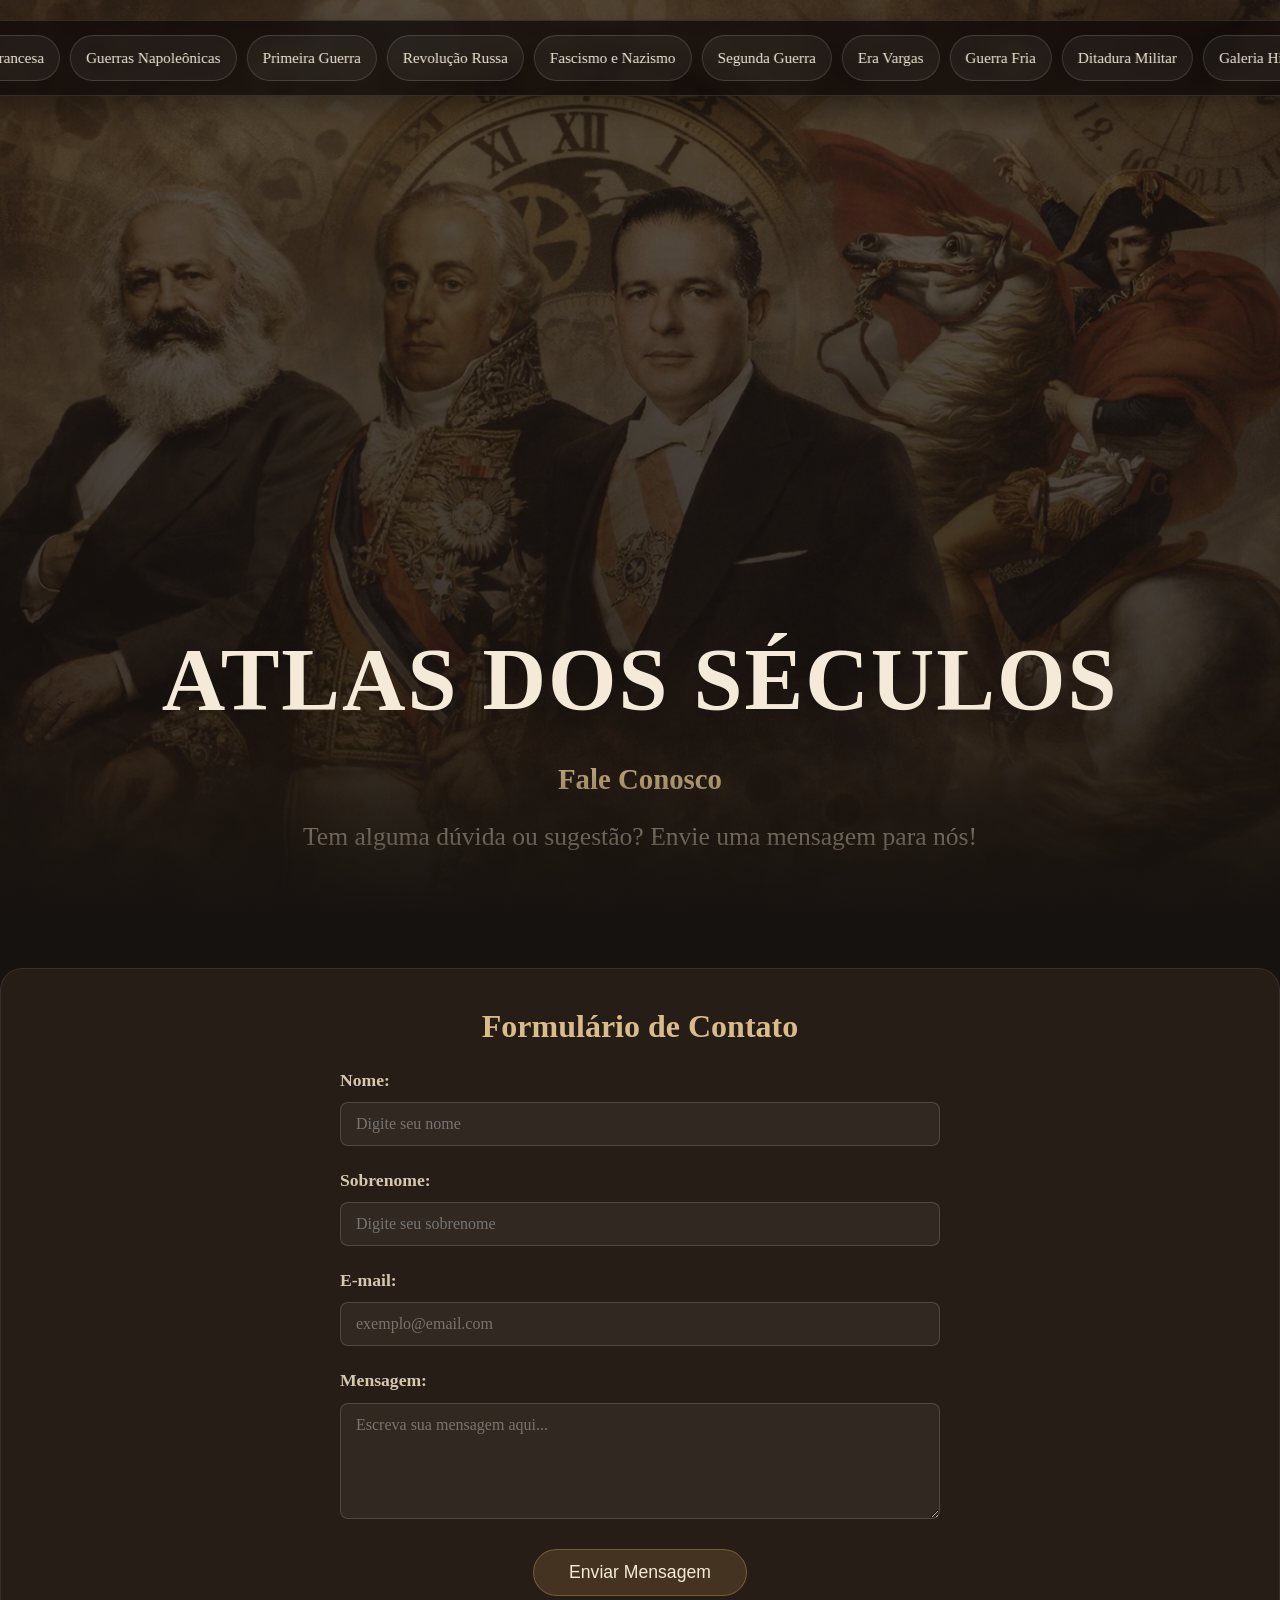
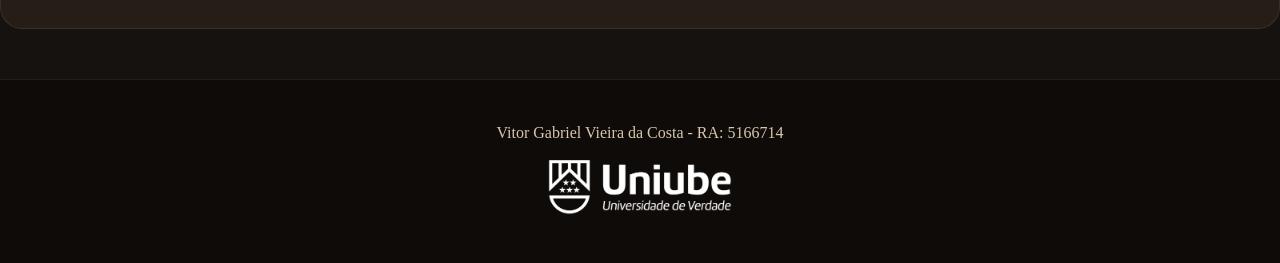
==== contato.html @ 5b002d46 "Atlas dos Séculos Adicionando todos os arquivos do site" ====
<!DOCTYPE html>
<html lang="pt-BR">
<head>
    <meta charset="UTF-8">
    <meta name="viewport" content="width=device-width, initial-scale=1.0">

    <meta name="description" content="Entre em contato com a equipe do Atlas dos Séculos. Envie suas dúvidas, sugestões ou comentários sobre a história mundial e do Brasil.">
    <meta name="keywords" content="Contato, Atlas dos Séculos, História, Fale Conosco, Dúvidas, Sugestões">
    <meta name="author" content="Vitor Gabriel Vieira da Costa">
    <meta name="robots" content="index, follow">

    <title>Contato | Atlas dos Séculos</title>
    <link rel="stylesheet" href="CSS/contato.css"> </head>
<body>
    <header style="--bg-image: url('../imagens/figuras.png');">
       <nav>
            <a href="index.html">Início</a>
            <hr>
            <a href="revolucao-francesa.html">Revolução Francesa</a>
            <a href="guerras-napoleonicas.html">Guerras Napoleônicas</a>
            <a href="primeira-guerra.html">Primeira Guerra</a>
            <a href="revolucao-russa.html">Revolução Russa</a>
            <a href="Nazifascismo.html">Fascismo e Nazismo</a>
            <a href="segunda-guerra.html">Segunda Guerra</a>
            <a href="era-vargas.html">Era Vargas</a>
            <a href="guerra-fria.html">Guerra Fria</a>
            <a href="ditadura-militar.html">Ditadura Militar</a>
            <a href="galeria-historica.html">Galeria Histórica</a>
            <a target="_blank" href="contato.html">Fale Conosco</a>
        </nav>

        <div>
            <h1>Atlas dos Séculos</h1>
            <h2>Fale Conosco</h2>
            <p>Tem alguma dúvida ou sugestão? Envie uma mensagem para nós!</p>
        </div>

    </header>

    <main>
        <section class="sessao-contato">
            <h2>Formulário de Contato</h2> 
            
            <form action="#" method="POST" class="formulario">
                
                <div class="campo-form">
                    <label for="inome">Nome:</label>
                    <input type="text" name="nome" id="inome" placeholder="Digite seu nome" required>
                </div>

                <div class="campo-form">
                    <label for="isobrenome">Sobrenome:</label>
                    <input type="text" name="sobrenome" id="isobrenome" placeholder="Digite seu sobrenome" required>
                </div>

                <div class="campo-form">
                    <label for="iemail">E-mail:</label>
                    <input type="email" name="email" id="iemail" placeholder="exemplo@email.com" required>
                </div>

                <div class="campo-form">
                    <label for="imensagem">Mensagem:</label>
                    <textarea name="mensagem" id="imensagem" rows="5" placeholder="Escreva sua mensagem aqui..." required></textarea>
                </div>

                <div class="campo-botao">
                    <button type="submit" class="btn-enviar">Enviar Mensagem</button>
                </div>

            </form>
        </section>
    </main>

    <footer>
        <p>Vitor Gabriel Vieira da Costa - RA: 5166714</p>
        <a href="https://www.uniube.br/" target="_blank"><img src="imagens/uniubebranca.png" alt="Logo da Uniube"></a>
    </footer>
</body>
</html>
---- CSS/contato.css ----
* {
    margin: 0;
    padding: 0;
    box-sizing: border-box;
}

body {
    font-family: Georgia, "Times New Roman", serif;
    background: #16120f;
    color: #f4ead7;
    line-height: 1.6;
}

header {
    min-height: 100vh;
    padding: 60px 8%;
    display: flex;
    flex-direction: column;
    justify-content: space-between;
    position: relative;
    overflow: hidden;
    background:
        linear-gradient(rgba(15, 10, 8, 0.65), rgba(15, 10, 8, 0.82)),
        var(--bg-image) center/cover no-repeat;
}

header::after {
    content: "";
    position: absolute;
    left: 0;
    bottom: 0;
    width: 100%;
    height: 180px;
    background: linear-gradient(to bottom, rgba(22, 18, 15, 0) 0%, #16120f 100%);
    pointer-events: none;
}

header h1 {
    font-size: clamp(3rem, 7vw, 5.5rem);
    text-align: center;
    text-transform: uppercase;
    letter-spacing: 2px;
    margin-bottom: 5px;
    margin-top: 550px;

}

header h2 {
    font-size: 1.8rem;
    text-align: center;
    color: #d9bc8a;
    margin-bottom: 15px;
}

header p {
    text-align: center;
    font-size: 1.6rem;
    color: #d8c7af;
}

nav {
    position: fixed;
    top: 20px;
    left: 50%;
    transform: translateX(-50%);
    display: flex;
    flex-wrap: wrap;
    justify-content: center;
    gap: 10px;
    padding: 14px 18px;
    background: #0f0a08c7;
    border: 1px solid #ffffff1f;
    border-radius: 18px;
    box-shadow: 0 10px 30px #00000059;
    backdrop-filter: blur(6px);
    z-index: 1000;
    width: max-content;

}

nav :hover {
    background: rgba(183, 138, 74, 0.2);
    border-color: rgba(183, 138, 74, 0.45);
    
}

nav a {
    text-decoration: none;
    color: #f4ead7;
    padding: 10px 15px;
    border: 1px solid #ffffff26;
    border-radius: 999px;
    background: #ffffff0d;
    transition: 0.3s;
    font-size: 0.95rem;
}

nav a:hover {
    transform: translateY(-5px);
    background: rgba(183, 138, 74, 0.2);
    border-color: rgba(183, 138, 74, 0.45);
}

main {
    width: min(1600px, 100%);
    margin: 50px auto;
}

main section {
    background: rgba(42, 31, 24, 0.92);
    border: 1px solid rgba(255, 255, 255, 0.08);
    border-radius: 22px;
    padding: 32px;
    margin-bottom: 28px;

}

main section h2 {
    font-size: 2rem;
    margin-bottom: 14px;
    color: #d9bc8a;
    text-align: center;

}

main section p {
    color: #d8c7af;
    max-width: 900px;
    margin: 0 auto;
    text-align: center;


}

main section:first-of-type a {
    display: inline-block;
    margin-top: 20px;
    padding: 12px 20px;
    text-decoration: none;
    background: #a8783d;
    color: #fff6ea;
    border-radius: 12px;
    font-weight: bold;
    transition: 0.3s;
}

main section:first-of-type a:hover {
    transform: translateY(-5px);
    background: #c08b47;
}


.formulario {
    width: 100%;
    max-width: 600px;
    margin: 0 auto;
    display: flex;
    flex-direction: column;
    gap: 20px;
    text-align: left;
}

.campo-form {
    display: flex;
    flex-direction: column;
    gap: 8px;
}

.campo-form label {
    color: #d8c7af;
    font-weight: bold;
    font-size: 1.1rem;
}

.campo-form input,
.campo-form textarea {
    width: 100%;
    padding: 12px 15px;
    border: 1px solid rgba(255, 255, 255, 0.15);
    border-radius: 8px;
    background: rgba(255, 255, 255, 0.05);
    color: #f4ead7;
    font-family: inherit;
    font-size: 1rem;
    transition: 0.3s ease;
}

.campo-form input:focus,
.campo-form textarea:focus {
    outline: none;
    border-color: rgba(183, 138, 74, 0.8);
    background: rgba(255, 255, 255, 0.1);
}

.campo-botao {
    text-align: center;
    margin-top: 10px;
}

.btn-enviar {
    padding: 12px 35px;
    background: rgba(183, 138, 74, 0.2);
    color: #f4ead7;
    border: 1px solid rgba(183, 138, 74, 0.45);
    border-radius: 999px;
    font-size: 1.1rem;
    cursor: pointer;
    transition: 0.3s;
}

.btn-enviar:hover {
    background: rgba(183, 138, 74, 0.5);
    border-color: #d9bc8a;
}

footer {
    text-align: center;
    padding: 40px 20px;
    background: #0f0b09;
    border-top: 1px solid rgba(255, 255, 255, 0.08);
}

footer p {
    margin-bottom: 15px;
    color: #d8c7af;
}

footer img {
    width: 200px;
    transition: 0.3s;
}

footer img:hover {
    opacity: 0.8;
}
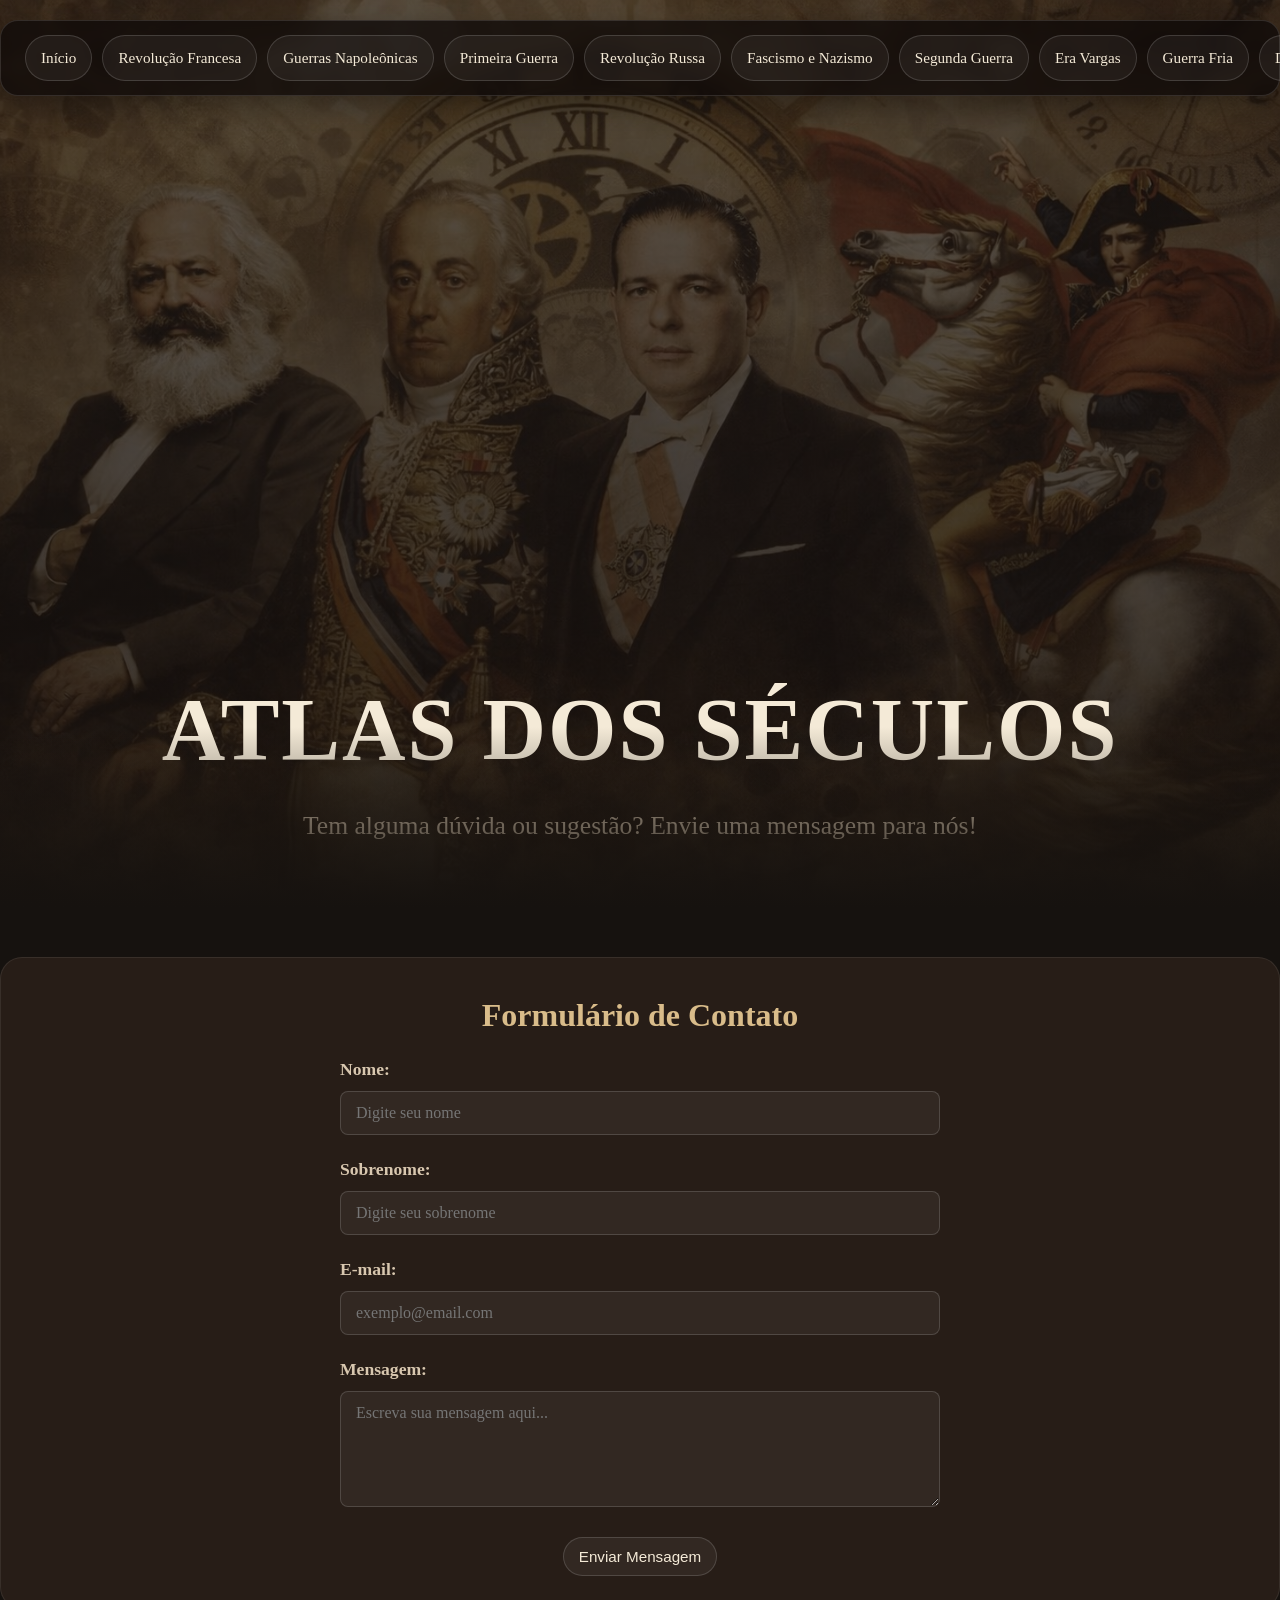
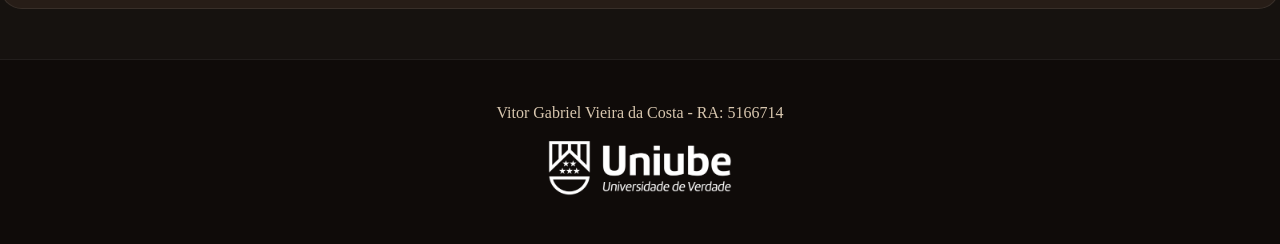
==== commit 92ae3e25: "Att erros do site" ====
--- a/contato.html
+++ b/contato.html
@@ -1,48 +1,94 @@
 <!DOCTYPE html>
 <html lang="pt-BR">
+
 <head>
     <meta charset="UTF-8">
     <meta name="viewport" content="width=device-width, initial-scale=1.0">
-
-    <meta name="description" content="Entre em contato com a equipe do Atlas dos Séculos. Envie suas dúvidas, sugestões ou comentários sobre a história mundial e do Brasil.">
+    <meta name="description"
+        content="Entre em contato com a equipe do Atlas dos Séculos. Envie suas dúvidas, sugestões ou comentários sobre a história mundial e do Brasil.">
     <meta name="keywords" content="Contato, Atlas dos Séculos, História, Fale Conosco, Dúvidas, Sugestões">
     <meta name="author" content="Vitor Gabriel Vieira da Costa">
     <meta name="robots" content="index, follow">
+    <title>Contato | Atlas dos Séculos</title>
+    <link rel="stylesheet" href="CSS/contato.css">
 
-    <title>Contato | Atlas dos Séculos</title>
-    <link rel="stylesheet" href="CSS/contato.css"> </head>
+    <script async src="https://www.googletagmanager.com/gtag/js?id=G-JBV4H5ECZH"></script>
+    <script>
+        window.dataLayer = window.dataLayer || [];
+        function gtag() { dataLayer.push(arguments); }
+        gtag('js', new Date());
+
+        gtag('config', 'G-JBV4H5ECZH');
+    </script>
+
+    <script>(function (w, d, s, l, i) {
+            w[l] = w[l] || []; w[l].push({
+                'gtm.start':
+                    new Date().getTime(), event: 'gtm.js'
+            }); var f = d.getElementsByTagName(s)[0],
+                j = d.createElement(s), dl = l != 'dataLayer' ? '&l=' + l : ''; j.async = true; j.src =
+                    'https://www.googletagmanager.com/gtm.js?id=' + i + dl; f.parentNode.insertBefore(j, f);
+        })(window, document, 'script', 'dataLayer', 'GTM-PH7N36RD');</script>
+
+</head>
+
 <body>
+    <noscript><iframe src="https://www.googletagmanager.com/ns.html?id=GTM-PH7N36RD" height="0" width="0"
+            style="display:none;visibility:hidden"></iframe></noscript>
     <header style="--bg-image: url('../imagens/figuras.png');">
-       <nav>
-            <a href="index.html">Início</a>
-            <hr>
-            <a href="revolucao-francesa.html">Revolução Francesa</a>
-            <a href="guerras-napoleonicas.html">Guerras Napoleônicas</a>
-            <a href="primeira-guerra.html">Primeira Guerra</a>
-            <a href="revolucao-russa.html">Revolução Russa</a>
-            <a href="Nazifascismo.html">Fascismo e Nazismo</a>
-            <a href="segunda-guerra.html">Segunda Guerra</a>
-            <a href="era-vargas.html">Era Vargas</a>
-            <a href="guerra-fria.html">Guerra Fria</a>
-            <a href="ditadura-militar.html">Ditadura Militar</a>
-            <a href="galeria-historica.html">Galeria Histórica</a>
-            <a target="_blank" href="contato.html">Fale Conosco</a>
+        <nav class="navbar">
+           <div class="navlist">
+                <ul>
+                    <li class="navintemf"><a href="index.html" class="navlink">Início</a></li>
+                    <li class="navintem"><a href="revolucao-francesa.html" class="navlink">Revolução Francesa</a></li>
+                    <li class="navintem"><a href="guerras-napoleonicas.html" class="navlink">Guerras Napoleônicas</a></li>
+                    <li class="navintem"><a href="primeira-guerra.html" class="navlink">Primeira Guerra</a></li>
+                    <li class="navintem"><a href="revolucao-russa.html" class="navlink">Revolução Russa</a></li>
+                    <li class="navintem"><a href="Nazifascismo.html" class="navlink">Fascismo e Nazismo</a></li>
+                    <li class="navintem"><a href="segunda-guerra.html" class="navlink">Segunda Guerra</a></li>
+                    <li class="navintem"><a href="era-vargas.html" class="navlink">Era Vargas</a></li>
+                    <li class="navintem"><a href="guerra-fria.html" class="navlink">Guerra Fria</a></li>
+                    <li class="navintem"><a href="ditadura-militar.html" class="navlink">Ditadura Militar</a></li>
+                    <li class="navintemf"><a href="galeria-historica.html" class="navlink">Galeria Histórica</a></li>
+                    <li class="navintemf"><a target="_blank" href="contato.html" class="navlink">Fale Conosco</a></li>
+                </ul>
+            </div>
+
+            <div class="mobileicon">
+                <button onclick="menushow()"> <img class="icon" src="imagens/mobilemenu.png" alt=""></button>
+
+            </div>
         </nav>
+        
+        <div class="mobilemenu">
+            <ul>
+                    <li class="navintem"><a href="revolucao-francesa.html" class="navlink">Revolução Francesa</a></li>
+                    <li class="navintem"><a href="guerras-napoleonicas.html" class="navlink">Guerras Napoleônicas</a></li>
+                    <li class="navintem"><a href="primeira-guerra.html" class="navlink">Primeira Guerra</a></li>
+                    <li class="navintem"><a href="revolucao-russa.html" class="navlink">Revolução Russa</a></li>
+                    <li class="navintem"><a href="Nazifascismo.html" class="navlink">Fascismo e Nazismo</a></li>
+                    <li class="navintem"><a href="segunda-guerra.html" class="navlink">Segunda Guerra</a></li>
+                    <li class="navintem"><a href="era-vargas.html" class="navlink">Era Vargas</a></li>
+                    <li class="navintem"><a href="guerra-fria.html" class="navlink">Guerra Fria</a></li>
+                    <li class="navintem"><a href="ditadura-militar.html" class="navlink">Ditadura Militar</a></li>
+                </ul>
+        </div>
 
         <div>
             <h1>Atlas dos Séculos</h1>
-            <h2>Fale Conosco</h2>
             <p>Tem alguma dúvida ou sugestão? Envie uma mensagem para nós!</p>
         </div>
 
     </header>
 
+    <script src="Script/script.js"></script>
+
     <main>
         <section class="sessao-contato">
-            <h2>Formulário de Contato</h2> 
-            
+            <h2 id="formcont">Formulário de Contato</h2>
+
             <form action="#" method="POST" class="formulario">
-                
+
                 <div class="campo-form">
                     <label for="inome">Nome:</label>
                     <input type="text" name="nome" id="inome" placeholder="Digite seu nome" required>
@@ -60,11 +106,12 @@
 
                 <div class="campo-form">
                     <label for="imensagem">Mensagem:</label>
-                    <textarea name="mensagem" id="imensagem" rows="5" placeholder="Escreva sua mensagem aqui..." required></textarea>
+                    <textarea name="mensagem" id="imensagem" rows="5" placeholder="Escreva sua mensagem aqui..."
+                        required></textarea>
                 </div>
 
                 <div class="campo-botao">
-                    <button type="submit" class="btn-enviar">Enviar Mensagem</button>
+                    <button type="submit" id="enviarbtn">Enviar Mensagem</button>
                 </div>
 
             </form>
@@ -75,5 +122,8 @@
         <p>Vitor Gabriel Vieira da Costa - RA: 5166714</p>
         <a href="https://www.uniube.br/" target="_blank"><img src="imagens/uniubebranca.png" alt="Logo da Uniube"></a>
     </footer>
+
+    <script src="./Script/script.js"></script>
 </body>
+
 </html>
--- a/CSS/contato.css
+++ b/CSS/contato.css
@@ -41,7 +41,7 @@
     text-transform: uppercase;
     letter-spacing: 2px;
     margin-bottom: 5px;
-    margin-top: 550px;
+    margin-top: 600px;
 
 }
 
@@ -58,47 +58,64 @@
     color: #d8c7af;
 }
 
-nav {
+.navbar {
     position: fixed;
     top: 20px;
     left: 50%;
     transform: translateX(-50%);
     display: flex;
-    flex-wrap: wrap;
-    justify-content: center;
-    gap: 10px;
-    padding: 14px 18px;
-    background: #0f0a08c7;
-    border: 1px solid #ffffff1f;
+    align-items: center;
+    padding: 14px 24px;
+    background: rgba(15, 10, 8, 0.78);
+    border: 1px solid rgba(255, 255, 255, 0.12);
     border-radius: 18px;
-    box-shadow: 0 10px 30px #00000059;
+    box-shadow: 0 10px 30px rgba(0, 0, 0, 0.35);
     backdrop-filter: blur(6px);
     z-index: 1000;
-    width: max-content;
-
-}
-
-nav :hover {
-    background: rgba(183, 138, 74, 0.2);
-    border-color: rgba(183, 138, 74, 0.45);
-    
-}
-
-nav a {
+    width: 100%;
+    max-width: 1800px;
+}
+
+
+.navbar ul {
+    display: flex;
+    flex-wrap: nowrap;
+    justify-content: center;
+    align-items: center;
+    gap: 10px;
+    list-style: none;
+    margin: 0;
+    padding: 0;
+}
+
+.navlink {
     text-decoration: none;
     color: #f4ead7;
     padding: 10px 15px;
-    border: 1px solid #ffffff26;
+    border: 1px solid rgba(255, 255, 255, 0.15);
     border-radius: 999px;
-    background: #ffffff0d;
+    background: rgba(255, 255, 255, 0.05);
     transition: 0.3s;
     font-size: 0.95rem;
-}
-
-nav a:hover {
+    display: inline-block;
+    white-space: nowrap;
+    flex-shrink: 0;
+}
+
+.navlink:hover {
     transform: translateY(-5px);
     background: rgba(183, 138, 74, 0.2);
     border-color: rgba(183, 138, 74, 0.45);
+}
+
+.mobileicon {
+    display: none;
+
+}
+
+.mobilemenu {
+    display: none;
+
 }
 
 main {
@@ -192,26 +209,29 @@
     background: rgba(255, 255, 255, 0.1);
 }
 
+button {
+      text-decoration: none;
+    color: #f4ead7;
+    padding: 10px 15px;
+    border: 1px solid rgba(255, 255, 255, 0.15);
+    border-radius: 999px;
+    background: rgba(255, 255, 255, 0.05);
+    transition: 0.3s;
+    font-size: 0.95rem;
+}
+
+button:hover {
+    transform: translateY(-5px);
+    background: rgba(183, 138, 74, 0.2);
+    border-color: rgba(183, 138, 74, 0.45);
+}
+
 .campo-botao {
     text-align: center;
     margin-top: 10px;
 }
 
-.btn-enviar {
-    padding: 12px 35px;
-    background: rgba(183, 138, 74, 0.2);
-    color: #f4ead7;
-    border: 1px solid rgba(183, 138, 74, 0.45);
-    border-radius: 999px;
-    font-size: 1.1rem;
-    cursor: pointer;
-    transition: 0.3s;
-}
-
-.btn-enviar:hover {
-    background: rgba(183, 138, 74, 0.5);
-    border-color: #d9bc8a;
-}
+
 
 footer {
     text-align: center;
@@ -233,3 +253,131 @@
 footer img:hover {
     opacity: 0.8;
 }
+
+@media screen and (max-width: 768px) {
+    header {
+        min-height: auto;
+        padding: 40px 6%;
+    }
+
+    header h1 {
+        margin-top: 200px;
+        font-size: 2.6rem;
+    }
+
+    header p {
+        font-size: 1rem;
+    }
+
+    main section {
+        padding: 22px;
+    }
+
+    table {
+        display: block;
+        overflow-x: auto;
+        white-space: nowrap;
+    }
+
+    .navbar {
+        padding: 2px 2px;
+        width: 95%;
+        justify-content: center;
+        gap: 15px;
+    }
+
+    .navlist {
+        display: block; 
+    }
+
+    .navlink {
+        padding: 8px 10px;
+        font-size: 0.8rem;
+    }
+
+    .navlist ul {
+        display: flex;
+        align-items: center;
+        gap: 8px;
+    }
+
+    .navintem {
+        display: none;
+    }
+
+    .navintemf {
+        padding: 5px 5px;
+        font-size: 0.85rem;
+        display: flex;
+        align-items: center;
+    }
+
+    .mobileicon {
+        display: flex;
+        align-items: center;
+        justify-content: center;
+    }
+
+    .mobileicon button {
+        display: flex;
+        width: 95%;
+        padding: 5px;
+        text-decoration: none;
+        background: rgba(255, 255, 255, 0.05);
+        color: #f4ead7;
+        border-radius: 15px;
+        font-weight: bold;
+        border: 1px solid rgba(255, 255, 255, 0.15);
+        margin: 0;
+        cursor: pointer;
+    }
+
+    .icon {
+        width: 30px;
+        
+    }
+
+    .mobilemenu ul {
+        display: flex;
+        flex-direction: column;
+        gap: 10px;
+        list-style: none;
+        margin: 0;
+        padding: 0;
+    }
+
+    .mobilemenu .navintem {
+        display: block;
+        padding: 0.2rem;
+    }
+
+
+    .mobilemenu.open {
+        display: flex;
+        position: fixed;
+        justify-content: center;
+        align-items: right;
+        top: 90px;
+        width: 90%;
+        padding: 20px;
+        background: rgba(15, 10, 8, 0.95);
+        border: 1px solid rgba(255, 255, 255, 0.12);
+        border-radius: 15px;
+        box-shadow: 0 10px 30px rgba(0, 0, 0, 0.5);
+        z-index: 1000;
+        max-height: 75vh;
+        overflow-y: auto;
+        
+    }
+
+    .mobilemenu.open .navlink {
+        padding: 10px 15px;
+        font-size: 0.95rem;
+        display: block;
+    }
+
+    .mobilemenu.open::-webkit-scrollbar {
+        display: none;
+    } 
+
+}
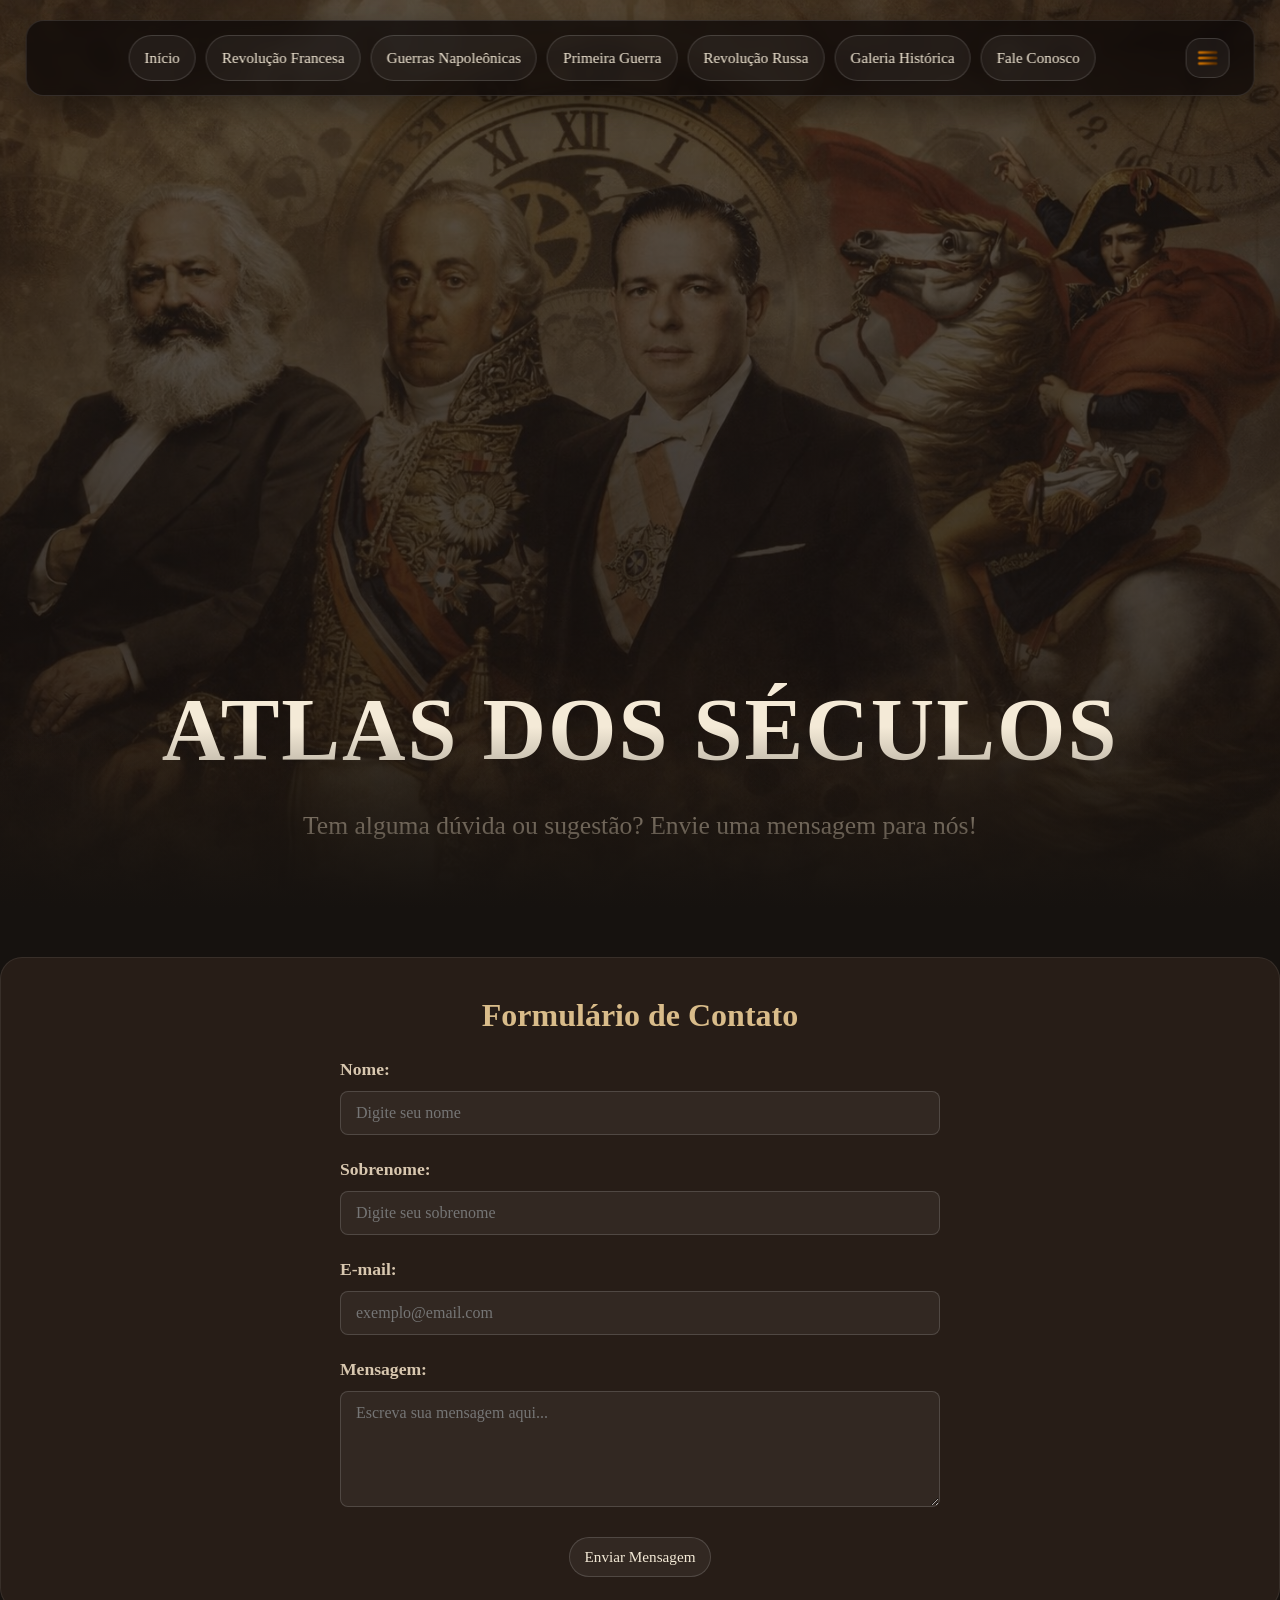
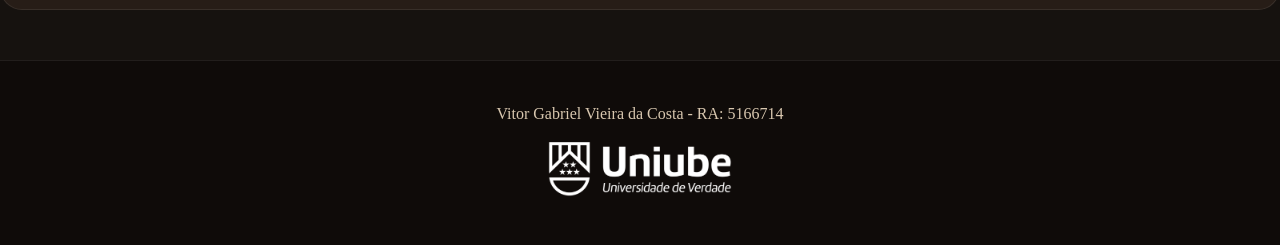
==== commit 34dd5b83: "Atualização Codigo Atualização do código seguindo o trabalho do dia 16/06" ====
--- a/contato.html
+++ b/contato.html
@@ -11,6 +11,7 @@
     <meta name="robots" content="index, follow">
     <title>Contato | Atlas dos Séculos</title>
     <link rel="stylesheet" href="CSS/contato.css">
+    <link rel="shortcut icon" type="image/x-icon" href="imagens/mapa-do-tesouro.png">
 
     <script async src="https://www.googletagmanager.com/gtag/js?id=G-JBV4H5ECZH"></script>
     <script>
@@ -37,11 +38,13 @@
             style="display:none;visibility:hidden"></iframe></noscript>
     <header style="--bg-image: url('../imagens/figuras.png');">
         <nav class="navbar">
-           <div class="navlist">
+            <div class="navlist">
                 <ul>
                     <li class="navintemf"><a href="index.html" class="navlink">Início</a></li>
+
                     <li class="navintem"><a href="revolucao-francesa.html" class="navlink">Revolução Francesa</a></li>
-                    <li class="navintem"><a href="guerras-napoleonicas.html" class="navlink">Guerras Napoleônicas</a></li>
+                    <li class="navintem"><a href="guerras-napoleonicas.html" class="navlink">Guerras Napoleônicas</a>
+                    </li>
                     <li class="navintem"><a href="primeira-guerra.html" class="navlink">Primeira Guerra</a></li>
                     <li class="navintem"><a href="revolucao-russa.html" class="navlink">Revolução Russa</a></li>
                     <li class="navintem"><a href="Nazifascismo.html" class="navlink">Fascismo e Nazismo</a></li>
@@ -49,29 +52,21 @@
                     <li class="navintem"><a href="era-vargas.html" class="navlink">Era Vargas</a></li>
                     <li class="navintem"><a href="guerra-fria.html" class="navlink">Guerra Fria</a></li>
                     <li class="navintem"><a href="ditadura-militar.html" class="navlink">Ditadura Militar</a></li>
+
                     <li class="navintemf"><a href="galeria-historica.html" class="navlink">Galeria Histórica</a></li>
                     <li class="navintemf"><a target="_blank" href="contato.html" class="navlink">Fale Conosco</a></li>
                 </ul>
             </div>
 
             <div class="mobileicon">
-                <button onclick="menushow()"> <img class="icon" src="imagens/mobilemenu.png" alt=""></button>
-
+                <button onclick="menushow()">
+                    <img class="icon" src="imagens/mobilemenu.png" alt="Menu">
+                </button>
             </div>
         </nav>
-        
+
         <div class="mobilemenu">
-            <ul>
-                    <li class="navintem"><a href="revolucao-francesa.html" class="navlink">Revolução Francesa</a></li>
-                    <li class="navintem"><a href="guerras-napoleonicas.html" class="navlink">Guerras Napoleônicas</a></li>
-                    <li class="navintem"><a href="primeira-guerra.html" class="navlink">Primeira Guerra</a></li>
-                    <li class="navintem"><a href="revolucao-russa.html" class="navlink">Revolução Russa</a></li>
-                    <li class="navintem"><a href="Nazifascismo.html" class="navlink">Fascismo e Nazismo</a></li>
-                    <li class="navintem"><a href="segunda-guerra.html" class="navlink">Segunda Guerra</a></li>
-                    <li class="navintem"><a href="era-vargas.html" class="navlink">Era Vargas</a></li>
-                    <li class="navintem"><a href="guerra-fria.html" class="navlink">Guerra Fria</a></li>
-                    <li class="navintem"><a href="ditadura-militar.html" class="navlink">Ditadura Militar</a></li>
-                </ul>
+            <ul></ul>
         </div>
 
         <div>
@@ -81,7 +76,7 @@
 
     </header>
 
-    <script src="Script/script.js"></script>
+   
 
     <main>
         <section class="sessao-contato">
--- a/CSS/contato.css
+++ b/CSS/contato.css
@@ -1,13 +1,21 @@
+:root {
+    --cor-fundo-site: #16120f;
+    --cor-texto-principal: #f4ead7;
+    --cor-texto-secundario: #d8c7af;
+    --cor-destaque-dourado: #d9bc8a;
+    --cor-botao-primario: #a8783d;
+}
+
 * {
     margin: 0;
     padding: 0;
     box-sizing: border-box;
+    font-family: Georgia, "Times New Roman", serif;
 }
 
 body {
-    font-family: Georgia, "Times New Roman", serif;
-    background: #16120f;
-    color: #f4ead7;
+    background-color: var(--cor-fundo-site);
+    color: var(--cor-texto-principal);
     line-height: 1.6;
 }
 
@@ -42,7 +50,6 @@
     letter-spacing: 2px;
     margin-bottom: 5px;
     margin-top: 600px;
-
 }
 
 header h2 {
@@ -65,24 +72,30 @@
     transform: translateX(-50%);
     display: flex;
     align-items: center;
+    justify-content: center;
+    gap: 12px;
     padding: 14px 24px;
     background: rgba(15, 10, 8, 0.78);
     border: 1px solid rgba(255, 255, 255, 0.12);
     border-radius: 18px;
     box-shadow: 0 10px 30px rgba(0, 0, 0, 0.35);
     backdrop-filter: blur(6px);
-    z-index: 1000;
-    width: 100%;
-    max-width: 1800px;
-}
-
-
-.navbar ul {
+    z-index: 1002;
+    width: min(96vw, 1800px);
+}
+
+.navlist {
+    flex: 1;
+    min-width: 0;
+}
+
+.navlist ul {
     display: flex;
     flex-wrap: nowrap;
     justify-content: center;
     align-items: center;
     gap: 10px;
+    width: 100%;
     list-style: none;
     margin: 0;
     padding: 0;
@@ -95,11 +108,11 @@
     border: 1px solid rgba(255, 255, 255, 0.15);
     border-radius: 999px;
     background: rgba(255, 255, 255, 0.05);
-    transition: 0.3s;
     font-size: 0.95rem;
     display: inline-block;
     white-space: nowrap;
     flex-shrink: 0;
+    transition: background-color 0.3s ease-in-out, border-color 0.3s ease-in-out, transform 0.3s ease;
 }
 
 .navlink:hover {
@@ -110,12 +123,71 @@
 
 .mobileicon {
     display: none;
-
+    flex-shrink: 0;
+}
+
+.navbar.tem-menu .mobileicon {
+    display: flex;
+}
+
+.mobileicon button {
+    display: flex;
+    align-items: center;
+    justify-content: center;
+    padding: 8px 10px;
+    background: rgba(255, 255, 255, 0.05);
+    color: #f4ead7;
+    border-radius: 15px;
+    border: 1px solid rgba(255, 255, 255, 0.15);
+    cursor: pointer;
+}
+
+.icon {
+    width: 22px;
 }
 
 .mobilemenu {
-    display: none;
-
+    display: flex;
+    position: fixed;
+    top: 105px;
+    right: 4%;
+    transform: translateY(-20px);
+    width: min(90vw, 320px);
+    max-height: 75vh;
+    overflow-y: auto;
+    padding: 20px;
+    background: rgba(15, 10, 8, 0.96);
+    border: 1px solid rgba(255, 255, 255, 0.12);
+    border-radius: 15px;
+    box-shadow: 0 10px 30px rgba(0, 0, 0, 0.5);
+    z-index: 1001;
+    opacity: 0;
+    visibility: hidden;
+    transition: opacity 0.4s ease, transform 0.4s ease, visibility 0.4s;
+}
+
+.mobilemenu ul {
+    display: flex;
+    flex-direction: column;
+    gap: 10px;
+    width: 100%;
+    list-style: none;
+    margin: 0;
+    padding: 0;
+}
+
+.mobilemenu.open {
+    opacity: 1;
+    visibility: visible;
+    transform: translateY(0);
+}
+
+.mobilemenu .navlink {
+    display: block;
+    width: 100%;
+    text-align: center;
+    padding: 10px 15px;
+    font-size: 0.95rem;
 }
 
 main {
@@ -129,7 +201,6 @@
     border-radius: 22px;
     padding: 32px;
     margin-bottom: 28px;
-
 }
 
 main section h2 {
@@ -137,7 +208,6 @@
     margin-bottom: 14px;
     color: #d9bc8a;
     text-align: center;
-
 }
 
 main section p {
@@ -145,8 +215,6 @@
     max-width: 900px;
     margin: 0 auto;
     text-align: center;
-
-
 }
 
 main section:first-of-type a {
@@ -158,14 +226,13 @@
     color: #fff6ea;
     border-radius: 12px;
     font-weight: bold;
-    transition: 0.3s;
+    transition: background-color 0.3s ease, transform 0.3s ease;
 }
 
 main section:first-of-type a:hover {
     transform: translateY(-5px);
     background: #c08b47;
 }
-
 
 .formulario {
     width: 100%;
@@ -199,7 +266,7 @@
     color: #f4ead7;
     font-family: inherit;
     font-size: 1rem;
-    transition: 0.3s ease;
+    transition: border-color 0.3s ease-in, background-color 0.3s ease-in;
 }
 
 .campo-form input:focus,
@@ -210,14 +277,14 @@
 }
 
 button {
-      text-decoration: none;
+    text-decoration: none;
     color: #f4ead7;
     padding: 10px 15px;
     border: 1px solid rgba(255, 255, 255, 0.15);
     border-radius: 999px;
     background: rgba(255, 255, 255, 0.05);
-    transition: 0.3s;
     font-size: 0.95rem;
+    transition: background-color 0.3s ease-in-out, border-color 0.3s ease-in-out, transform 0.3s ease;
 }
 
 button:hover {
@@ -231,8 +298,6 @@
     margin-top: 10px;
 }
 
-
-
 footer {
     text-align: center;
     padding: 40px 20px;
@@ -247,14 +312,14 @@
 
 footer img {
     width: 200px;
-    transition: 0.3s;
+    transition: opacity 0.3s ease;
 }
 
 footer img:hover {
     opacity: 0.8;
 }
 
-@media screen and (max-width: 768px) {
+@media screen and (max-width: 1024px) {
     header {
         min-height: auto;
         padding: 40px 6%;
@@ -278,106 +343,4 @@
         overflow-x: auto;
         white-space: nowrap;
     }
-
-    .navbar {
-        padding: 2px 2px;
-        width: 95%;
-        justify-content: center;
-        gap: 15px;
-    }
-
-    .navlist {
-        display: block; 
-    }
-
-    .navlink {
-        padding: 8px 10px;
-        font-size: 0.8rem;
-    }
-
-    .navlist ul {
-        display: flex;
-        align-items: center;
-        gap: 8px;
-    }
-
-    .navintem {
-        display: none;
-    }
-
-    .navintemf {
-        padding: 5px 5px;
-        font-size: 0.85rem;
-        display: flex;
-        align-items: center;
-    }
-
-    .mobileicon {
-        display: flex;
-        align-items: center;
-        justify-content: center;
-    }
-
-    .mobileicon button {
-        display: flex;
-        width: 95%;
-        padding: 5px;
-        text-decoration: none;
-        background: rgba(255, 255, 255, 0.05);
-        color: #f4ead7;
-        border-radius: 15px;
-        font-weight: bold;
-        border: 1px solid rgba(255, 255, 255, 0.15);
-        margin: 0;
-        cursor: pointer;
-    }
-
-    .icon {
-        width: 30px;
-        
-    }
-
-    .mobilemenu ul {
-        display: flex;
-        flex-direction: column;
-        gap: 10px;
-        list-style: none;
-        margin: 0;
-        padding: 0;
-    }
-
-    .mobilemenu .navintem {
-        display: block;
-        padding: 0.2rem;
-    }
-
-
-    .mobilemenu.open {
-        display: flex;
-        position: fixed;
-        justify-content: center;
-        align-items: right;
-        top: 90px;
-        width: 90%;
-        padding: 20px;
-        background: rgba(15, 10, 8, 0.95);
-        border: 1px solid rgba(255, 255, 255, 0.12);
-        border-radius: 15px;
-        box-shadow: 0 10px 30px rgba(0, 0, 0, 0.5);
-        z-index: 1000;
-        max-height: 75vh;
-        overflow-y: auto;
-        
-    }
-
-    .mobilemenu.open .navlink {
-        padding: 10px 15px;
-        font-size: 0.95rem;
-        display: block;
-    }
-
-    .mobilemenu.open::-webkit-scrollbar {
-        display: none;
-    } 
-
 }
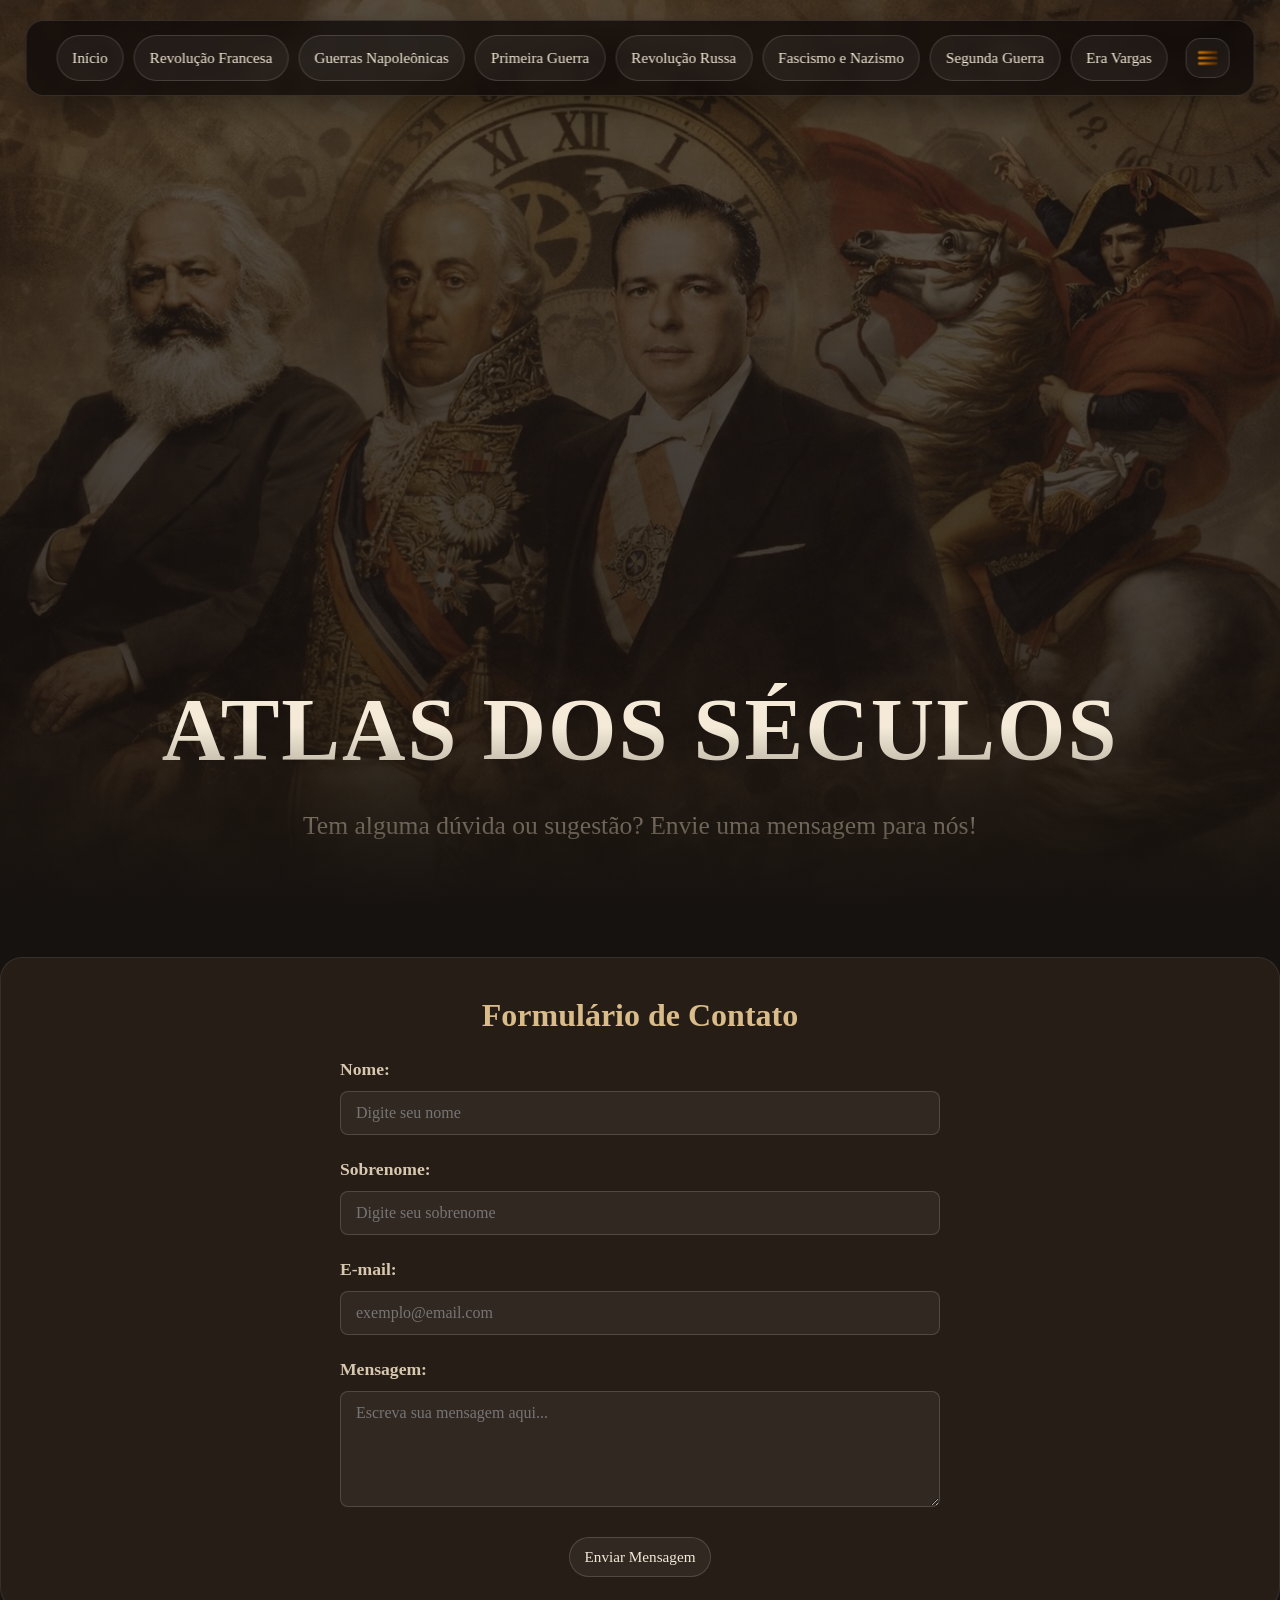
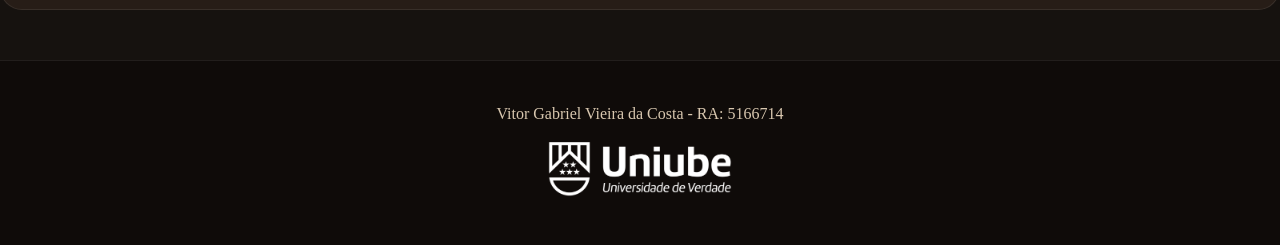
==== commit abf17d05: "Resuloção bug Resuloção do bug da barra de navegação no celular" ====
--- a/contato.html
+++ b/contato.html
@@ -53,8 +53,8 @@
                     <li class="navintem"><a href="guerra-fria.html" class="navlink">Guerra Fria</a></li>
                     <li class="navintem"><a href="ditadura-militar.html" class="navlink">Ditadura Militar</a></li>
 
-                    <li class="navintemf"><a href="galeria-historica.html" class="navlink">Galeria Histórica</a></li>
-                    <li class="navintemf"><a target="_blank" href="contato.html" class="navlink">Fale Conosco</a></li>
+                    <li class="navintem"><a href="galeria-historica.html" class="navlink">Galeria Histórica</a></li>
+                    <li class="navintem"><a target="_blank" href="contato.html" class="navlink">Fale Conosco</a></li>
                 </ul>
             </div>
 
